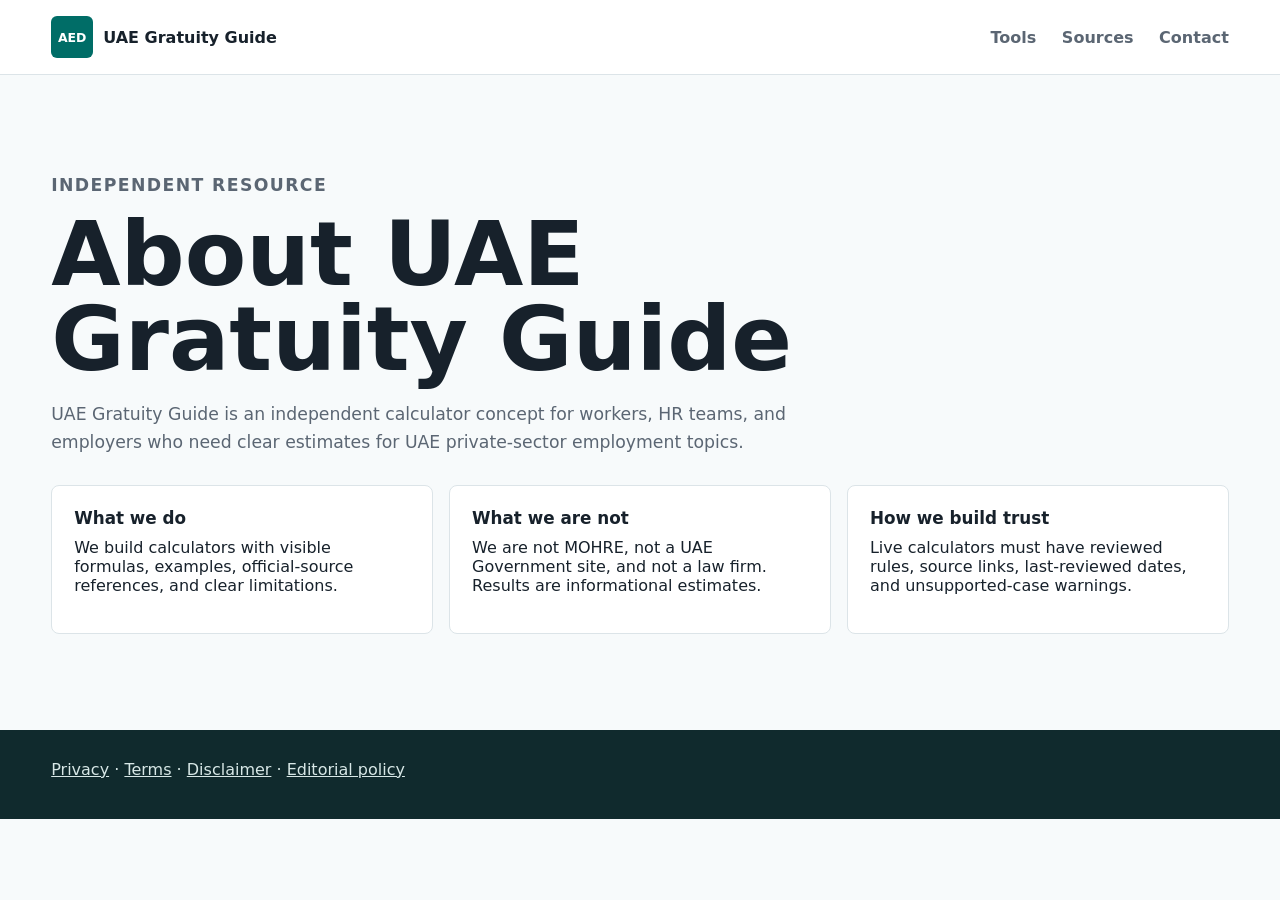
==== about/index.html @ 193853a2 "baseline calculator 1 launch artifact" ====
<!doctype html>
<html lang="en">
  <head>
    <meta charset="utf-8">
    <meta name="viewport" content="width=device-width, initial-scale=1">
    <title>About UAE Gratuity Guide</title>
    <meta name="description" content="About UAE Gratuity Guide, an independent calculator for UAE employee benefits estimates."><meta name="robots" content="noindex, follow">
    <link rel="stylesheet" href="../styles.css">
  </head>
  <body>
    <header class="site-header"><a class="brand" href="../"><span class="brand-mark">AED</span><span>UAE Gratuity Guide</span></a><nav><a href="../#tools">Tools</a><a href="../sources/">Sources</a><a href="../contact/">Contact</a></nav></header>
    <main><section class="calculator-band"><div class="section-heading"><p class="eyebrow">Independent resource</p><h1>About UAE Gratuity Guide</h1><p>UAE Gratuity Guide is an independent calculator concept for workers, HR teams, and employers who need clear estimates for UAE private-sector employment topics.</p></div><div class="formula-grid"><article><h3>What we do</h3><p>We build calculators with visible formulas, examples, official-source references, and clear limitations.</p></article><article><h3>What we are not</h3><p>We are not MOHRE, not a UAE Government site, and not a law firm. Results are informational estimates.</p></article><article><h3>How we build trust</h3><p>Live calculators must have reviewed rules, source links, last-reviewed dates, and unsupported-case warnings.</p></article></div></section></main>
    <footer><p><a href="../privacy-policy/">Privacy</a> · <a href="../terms/">Terms</a> · <a href="../disclaimer/">Disclaimer</a> · <a href="../editorial-policy/">Editorial policy</a></p></footer>
  </body>
</html>
---- styles.css ----
:root {
  color-scheme: light;
  --ink: #17212b;
  --muted: #5b6673;
  --line: #dce4e8;
  --surface: #f7fafb;
  --white: #ffffff;
  --teal: #006d67;
  --teal-dark: #004b47;
  --gold: #b9892d;
  --coral: #c7533d;
  --shadow: 0 18px 50px rgba(27, 45, 52, 0.14);
}

* {
  box-sizing: border-box;
}

html {
  scroll-behavior: smooth;
}

body {
  margin: 0;
  font-family: Inter, ui-sans-serif, system-ui, -apple-system, BlinkMacSystemFont, "Segoe UI", sans-serif;
  color: var(--ink);
  background: var(--surface);
}

a {
  color: inherit;
}

.site-header {
  position: sticky;
  top: 0;
  z-index: 10;
  display: flex;
  align-items: center;
  justify-content: space-between;
  gap: 24px;
  padding: 16px clamp(18px, 4vw, 56px);
  background: rgba(255, 255, 255, 0.92);
  border-bottom: 1px solid var(--line);
  backdrop-filter: blur(14px);
}

.brand {
  display: inline-flex;
  align-items: center;
  gap: 10px;
  font-weight: 800;
  text-decoration: none;
}

.brand-mark {
  display: inline-grid;
  place-items: center;
  width: 42px;
  height: 42px;
  border-radius: 6px;
  background: var(--teal);
  color: var(--white);
  font-size: 0.78rem;
  letter-spacing: 0;
}

nav {
  display: flex;
  align-items: center;
  gap: clamp(12px, 2vw, 28px);
  color: var(--muted);
  font-weight: 650;
}

nav a {
  text-decoration: none;
}

.hero {
  min-height: 76vh;
  display: grid;
  grid-template-columns: minmax(0, 0.92fr) minmax(320px, 1.08fr);
  align-items: center;
  gap: clamp(28px, 5vw, 72px);
  padding: clamp(40px, 7vw, 84px) clamp(18px, 4vw, 56px) clamp(28px, 5vw, 64px);
  background: linear-gradient(180deg, #f9fcfb 0%, #eef6f4 100%);
}

.hero-copy {
  max-width: 680px;
}

.eyebrow {
  margin: 0 0 12px;
  color: var(--teal);
  font-size: 0.83rem;
  font-weight: 800;
  text-transform: uppercase;
  letter-spacing: 0.08em;
}

h1,
h2,
h3,
p {
  margin-top: 0;
}

h1 {
  margin-bottom: 18px;
  font-size: clamp(3rem, 7vw, 6.3rem);
  line-height: 0.95;
  letter-spacing: 0;
}

h2 {
  margin-bottom: 12px;
  font-size: clamp(2rem, 4vw, 3.2rem);
  line-height: 1.05;
  letter-spacing: 0;
}

h3 {
  margin-bottom: 10px;
  font-size: 1.05rem;
}

.hero-text,
.section-heading p,
.source-band p {
  color: var(--muted);
  font-size: 1.08rem;
  line-height: 1.65;
}

.last-reviewed {
  width: max-content;
  max-width: 100%;
  margin: 0 0 18px;
  padding: 8px 10px;
  border: 1px solid #d4e2df;
  border-radius: 6px;
  color: var(--teal-dark);
  background: #eff7f5;
  font-size: 0.92rem;
  font-weight: 750;
}

.hero img {
  width: 100%;
  height: auto;
  border-radius: 8px;
  box-shadow: var(--shadow);
  object-fit: cover;
}

.hero-actions,
.source-band {
  display: flex;
  align-items: center;
  gap: 12px;
  flex-wrap: wrap;
}

.button {
  display: inline-flex;
  align-items: center;
  justify-content: center;
  min-height: 46px;
  padding: 0 18px;
  border-radius: 6px;
  font-weight: 800;
  text-decoration: none;
  border: 1px solid transparent;
}

.button.primary {
  background: var(--teal);
  color: var(--white);
}

.button.secondary {
  background: var(--white);
  color: var(--teal-dark);
  border-color: var(--line);
}

.trust-strip {
  display: grid;
  grid-template-columns: repeat(3, 1fr);
  gap: 1px;
  background: var(--line);
  border-block: 1px solid var(--line);
}

.trust-strip div {
  padding: 22px clamp(18px, 4vw, 56px);
  background: var(--white);
}

.trust-strip strong,
.trust-strip span {
  display: block;
}

.trust-strip span {
  margin-top: 6px;
  color: var(--muted);
}

.calculator-band,
.methodology,
.faq,
.tools-band {
  padding: clamp(54px, 8vw, 96px) clamp(18px, 4vw, 56px);
}

.section-heading {
  max-width: 820px;
  margin-bottom: 28px;
}

.calculator-shell {
  display: grid;
  grid-template-columns: minmax(280px, 0.9fr) minmax(320px, 1fr);
  gap: 22px;
  align-items: stretch;
}

.calculator-form,
.result-panel,
.formula-grid article,
details {
  border: 1px solid var(--line);
  border-radius: 8px;
  background: var(--white);
}

.calculator-form {
  display: grid;
  gap: 18px;
  padding: clamp(18px, 3vw, 30px);
}

label span,
legend {
  display: block;
  margin-bottom: 8px;
  color: var(--ink);
  font-weight: 750;
}

input,
select {
  width: 100%;
  min-height: 48px;
  border: 1px solid #cbd7dc;
  border-radius: 6px;
  padding: 0 12px;
  font: inherit;
  color: var(--ink);
  background: #fbfdfd;
}

select {
  appearance: none;
  padding-right: 40px;
  background-image:
    linear-gradient(45deg, transparent 50%, var(--teal-dark) 50%),
    linear-gradient(135deg, var(--teal-dark) 50%, transparent 50%);
  background-position:
    calc(100% - 20px) 21px,
    calc(100% - 14px) 21px;
  background-size: 6px 6px, 6px 6px;
  background-repeat: no-repeat;
}

.field-help {
  margin: -2px 0 0;
  color: var(--muted);
  font-size: 0.9rem;
  line-height: 1.45;
}

.input-prefix {
  display: grid;
  grid-template-columns: 58px 1fr;
  align-items: center;
  border: 1px solid #cbd7dc;
  border-radius: 6px;
  background: #fbfdfd;
  overflow: hidden;
}

.input-prefix > span {
  display: grid;
  place-items: center;
  height: 100%;
  margin: 0;
  background: #eaf2f1;
  color: var(--teal-dark);
}

.input-prefix input {
  border: 0;
  border-radius: 0;
}

fieldset {
  margin: 0;
  padding: 16px;
  border: 1px solid var(--line);
  border-radius: 8px;
}

.segmented-control {
  display: grid;
  grid-template-columns: repeat(2, 1fr);
  gap: 6px;
  padding: 4px;
  margin-bottom: 12px;
  border: 1px solid var(--line);
  border-radius: 8px;
  background: #eef5f4;
}

.segmented-control label {
  position: relative;
}

.segmented-control input {
  position: absolute;
  inset: 0;
  opacity: 0;
}

.segmented-control span {
  display: grid;
  place-items: center;
  min-height: 42px;
  margin: 0;
  border-radius: 6px;
  color: var(--muted);
  font-weight: 800;
  cursor: pointer;
}

.segmented-control input:checked + span {
  color: var(--white);
  background: var(--teal);
}

.segmented-control input:focus-visible + span {
  outline: 3px solid rgba(185, 137, 45, 0.45);
  outline-offset: 2px;
}

.check-row {
  display: grid;
  grid-template-columns: 22px 1fr;
  gap: 10px;
  align-items: center;
  margin-top: 10px;
}

.check-row input {
  min-height: auto;
}

.check-row span {
  margin: 0;
  font-weight: 650;
}

.result-panel {
  padding: clamp(20px, 4vw, 36px);
  background: #102a2d;
  color: var(--white);
}

.result-label {
  margin-bottom: 8px;
  color: #a9c6c6;
  font-weight: 800;
}

.result-amount {
  display: block;
  margin-bottom: 24px;
  color: #f4c260;
  font-size: clamp(2.4rem, 5vw, 4.8rem);
  line-height: 1;
  font-weight: 900;
}

.result-breakdown,
.result-list {
  display: grid;
  gap: 1px;
  margin: 0 0 18px;
  background: rgba(255, 255, 255, 0.12);
}

.result-breakdown div,
.result-list div {
  display: flex;
  justify-content: space-between;
  gap: 16px;
  padding: 13px 0;
  background: #102a2d;
}

.result-breakdown dt,
.result-list dt {
  color: #b7cccb;
}

.result-breakdown dd,
.result-list dd {
  margin: 0;
  text-align: right;
  font-weight: 800;
}

.result-panel h2 {
  margin-bottom: 16px;
  font-size: clamp(1.55rem, 3vw, 2.25rem);
}

.result-panel p,
.result-panel ul {
  color: #dbe9e8;
  line-height: 1.55;
}

.result-panel .result-label {
  color: #a9c6c6;
}

.warning {
  color: #ffe0a3;
  font-weight: 750;
}

.result-panel .warning {
  color: #ffe0a3;
}

.small-text {
  font-size: 0.9rem;
}

.notice {
  margin: 0;
  color: #dbe9e8;
  line-height: 1.55;
}

.formula-grid {
  display: grid;
  grid-template-columns: repeat(3, 1fr);
  gap: 16px;
}

.tool-grid {
  display: grid;
  grid-template-columns: repeat(5, 1fr);
  gap: 14px;
}

.tool-card {
  display: flex;
  min-height: 220px;
  flex-direction: column;
  justify-content: space-between;
  padding: 20px;
  border: 1px solid var(--line);
  border-radius: 8px;
  background: var(--white);
  text-decoration: none;
  transition: transform 160ms ease, border-color 160ms ease, box-shadow 160ms ease;
}

.tool-card:hover {
  transform: translateY(-2px);
  border-color: rgba(0, 109, 103, 0.42);
  box-shadow: 0 14px 34px rgba(27, 45, 52, 0.1);
}

.tool-card span {
  width: max-content;
  padding: 5px 8px;
  border-radius: 6px;
  color: var(--teal-dark);
  background: #e8f3f1;
  font-size: 0.78rem;
  font-weight: 900;
  text-transform: uppercase;
  letter-spacing: 0.06em;
}

.tool-card.live span {
  color: var(--white);
  background: var(--teal);
}

.tool-card h3 {
  margin: 24px 0 8px;
  font-size: 1.24rem;
}

.tool-card p {
  margin: 0;
  color: var(--muted);
  line-height: 1.55;
}

.formula-grid article {
  padding: 22px;
}

code {
  color: var(--coral);
  white-space: normal;
  overflow-wrap: anywhere;
}

.source-band {
  justify-content: space-between;
  padding: clamp(34px, 5vw, 54px) clamp(18px, 4vw, 56px);
  background: #fff7e8;
  border-block: 1px solid #ead7ae;
}

.source-band div {
  max-width: 760px;
}

.faq {
  display: grid;
  gap: 12px;
}

details {
  padding: 18px 20px;
}

summary {
  cursor: pointer;
  font-weight: 850;
}

details p {
  margin: 12px 0 0;
  color: var(--muted);
  line-height: 1.6;
}

.related-links {
  display: flex;
  gap: 10px;
  flex-wrap: wrap;
}

footer {
  padding: 28px clamp(18px, 4vw, 56px);
  color: #d7e7e6;
  background: #102a2d;
}

footer p {
  margin: 0 0 8px;
  line-height: 1.55;
}

@media (max-width: 860px) {
  .site-header {
    align-items: flex-start;
    flex-direction: column;
  }

  nav {
    width: 100%;
    justify-content: space-between;
  }

  .hero,
  .calculator-shell {
    grid-template-columns: 1fr;
  }

  .hero {
    min-height: auto;
  }

  .trust-strip,
  .formula-grid,
  .tool-grid {
    grid-template-columns: 1fr;
  }
}

@media (min-width: 861px) and (max-width: 1180px) {
  .tool-grid {
    grid-template-columns: repeat(2, 1fr);
  }
}

@media (max-width: 520px) {
  nav {
    font-size: 0.92rem;
  }

  h1 {
    font-size: 3.2rem;
  }

  .result-breakdown div,
  .result-list div {
    display: grid;
  }

  .result-breakdown dd,
  .result-list dd {
    text-align: left;
  }
}
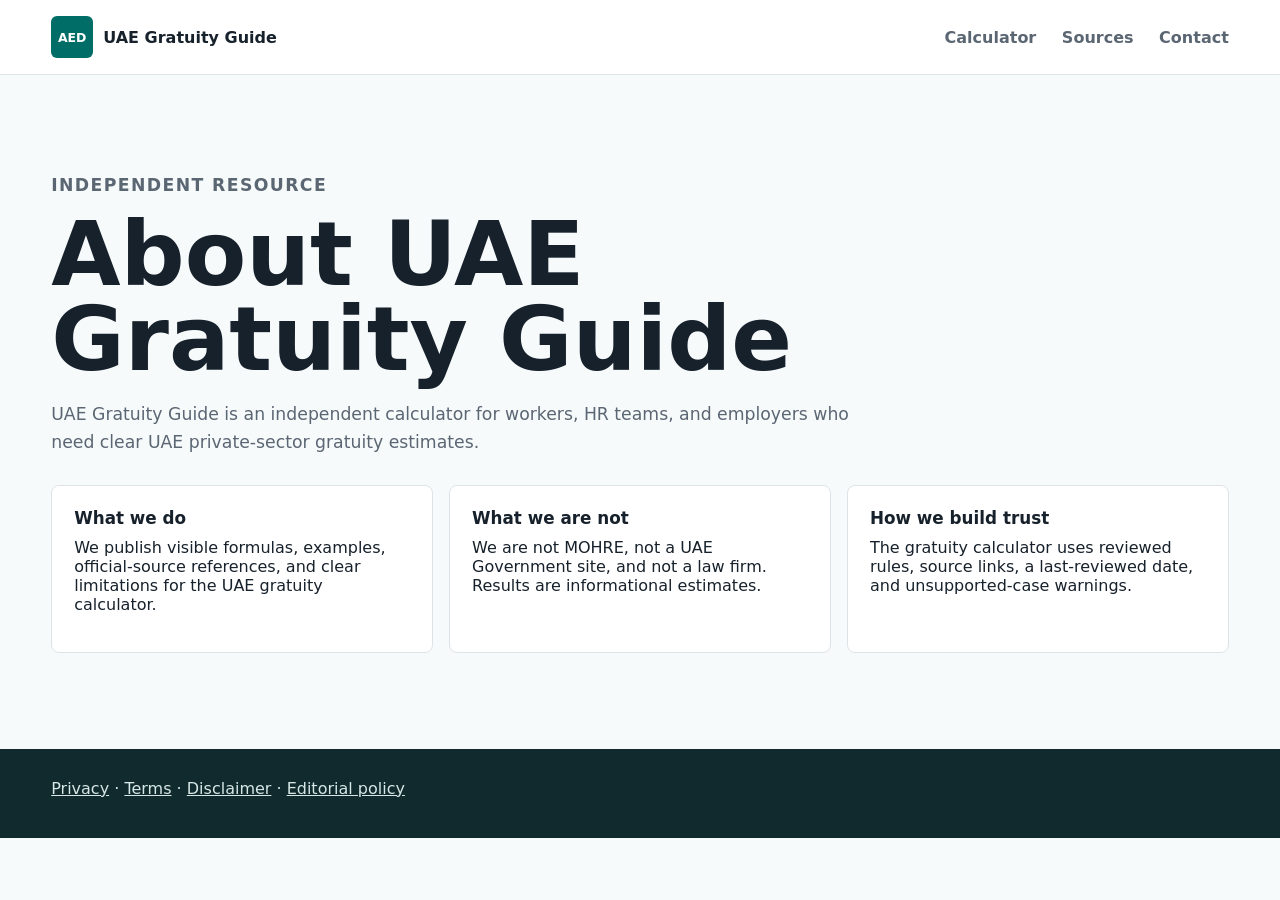
==== commit 3b63109f: "Prepare calculator 1 MVP for launch" ====
--- a/about/index.html
+++ b/about/index.html
@@ -4,12 +4,12 @@
     <meta charset="utf-8">
     <meta name="viewport" content="width=device-width, initial-scale=1">
     <title>About UAE Gratuity Guide</title>
-    <meta name="description" content="About UAE Gratuity Guide, an independent calculator for UAE employee benefits estimates."><meta name="robots" content="noindex, follow">
+    <meta name="description" content="About UAE Gratuity Guide, an independent calculator for UAE gratuity estimates.">
     <link rel="stylesheet" href="../styles.css">
   </head>
   <body>
-    <header class="site-header"><a class="brand" href="../"><span class="brand-mark">AED</span><span>UAE Gratuity Guide</span></a><nav><a href="../#tools">Tools</a><a href="../sources/">Sources</a><a href="../contact/">Contact</a></nav></header>
-    <main><section class="calculator-band"><div class="section-heading"><p class="eyebrow">Independent resource</p><h1>About UAE Gratuity Guide</h1><p>UAE Gratuity Guide is an independent calculator concept for workers, HR teams, and employers who need clear estimates for UAE private-sector employment topics.</p></div><div class="formula-grid"><article><h3>What we do</h3><p>We build calculators with visible formulas, examples, official-source references, and clear limitations.</p></article><article><h3>What we are not</h3><p>We are not MOHRE, not a UAE Government site, and not a law firm. Results are informational estimates.</p></article><article><h3>How we build trust</h3><p>Live calculators must have reviewed rules, source links, last-reviewed dates, and unsupported-case warnings.</p></article></div></section></main>
+    <header class="site-header"><a class="brand" href="../"><span class="brand-mark">AED</span><span>UAE Gratuity Guide</span></a><nav><a href="../gratuity-calculator/">Calculator</a><a href="../sources/">Sources</a><a href="../contact/">Contact</a></nav></header>
+    <main><section class="calculator-band"><div class="section-heading"><p class="eyebrow">Independent resource</p><h1>About UAE Gratuity Guide</h1><p>UAE Gratuity Guide is an independent calculator for workers, HR teams, and employers who need clear UAE private-sector gratuity estimates.</p></div><div class="formula-grid"><article><h3>What we do</h3><p>We publish visible formulas, examples, official-source references, and clear limitations for the UAE gratuity calculator.</p></article><article><h3>What we are not</h3><p>We are not MOHRE, not a UAE Government site, and not a law firm. Results are informational estimates.</p></article><article><h3>How we build trust</h3><p>The gratuity calculator uses reviewed rules, source links, a last-reviewed date, and unsupported-case warnings.</p></article></div></section></main>
     <footer><p><a href="../privacy-policy/">Privacy</a> · <a href="../terms/">Terms</a> · <a href="../disclaimer/">Disclaimer</a> · <a href="../editorial-policy/">Editorial policy</a></p></footer>
   </body>
 </html>
--- a/styles.css
+++ b/styles.css
@@ -89,6 +89,13 @@
 
 .hero-copy {
   max-width: 680px;
+  min-width: 0;
+}
+
+.hero > *,
+.calculator-shell > *,
+.formula-grid > * {
+  min-width: 0;
 }
 
 .eyebrow {
